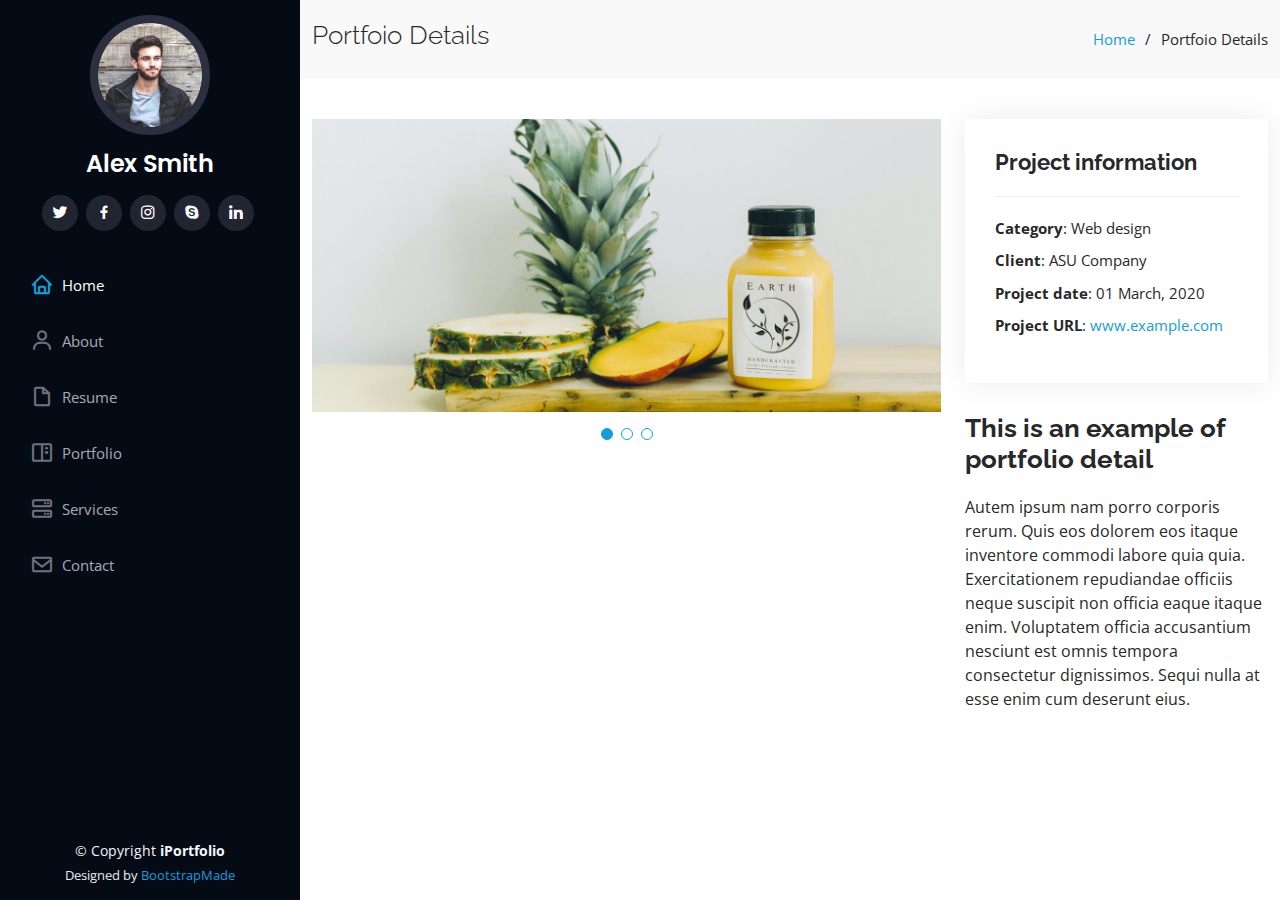
==== portfolio-details.html @ 31b0e50a "initial commit" ====
<!DOCTYPE html>
<html lang="en">

<head>
  <meta charset="utf-8">
  <meta content="width=device-width, initial-scale=1.0" name="viewport">

  <title>Portfolio Details - iPortfolio Bootstrap Template</title>
  <meta content="" name="description">
  <meta content="" name="keywords">

  <!-- Favicons -->
  <link href="assets/img/favicon.png" rel="icon">
  <link href="assets/img/apple-touch-icon.png" rel="apple-touch-icon">

  <!-- Google Fonts -->
  <link href="https://fonts.googleapis.com/css?family=Open+Sans:300,300i,400,400i,600,600i,700,700i|Raleway:300,300i,400,400i,500,500i,600,600i,700,700i|Poppins:300,300i,400,400i,500,500i,600,600i,700,700i" rel="stylesheet">

  <!-- Vendor CSS Files -->
  <link href="assets/vendor/aos/aos.css" rel="stylesheet">
  <link href="assets/vendor/bootstrap/css/bootstrap.min.css" rel="stylesheet">
  <link href="assets/vendor/bootstrap-icons/bootstrap-icons.css" rel="stylesheet">
  <link href="assets/vendor/boxicons/css/boxicons.min.css" rel="stylesheet">
  <link href="assets/vendor/glightbox/css/glightbox.min.css" rel="stylesheet">
  <link href="assets/vendor/swiper/swiper-bundle.min.css" rel="stylesheet">

  <!-- Template Main CSS File -->
  <link href="assets/css/style.css" rel="stylesheet">

  <!-- =======================================================
  * Template Name: iPortfolio
  * Updated: Mar 10 2023 with Bootstrap v5.2.3
  * Template URL: https://bootstrapmade.com/iportfolio-bootstrap-portfolio-websites-template/
  * Author: BootstrapMade.com
  * License: https://bootstrapmade.com/license/
  ======================================================== -->
</head>

<body>

  <!-- ======= Mobile nav toggle button ======= -->
  <i class="bi bi-list mobile-nav-toggle d-xl-none"></i>

  <!-- ======= Header ======= -->
  <header id="header">
    <div class="d-flex flex-column">

      <div class="profile">
        <img src="assets/img/profile-img.jpg" alt="" class="img-fluid rounded-circle">
        <h1 class="text-light"><a href="index.html">Alex Smith</a></h1>
        <div class="social-links mt-3 text-center">
          <a href="#" class="twitter"><i class="bx bxl-twitter"></i></a>
          <a href="#" class="facebook"><i class="bx bxl-facebook"></i></a>
          <a href="#" class="instagram"><i class="bx bxl-instagram"></i></a>
          <a href="#" class="google-plus"><i class="bx bxl-skype"></i></a>
          <a href="#" class="linkedin"><i class="bx bxl-linkedin"></i></a>
        </div>
      </div>

      <nav id="navbar" class="nav-menu navbar">
        <ul>
          <li><a href="#hero" class="nav-link scrollto active"><i class="bx bx-home"></i> <span>Home</span></a></li>
          <li><a href="#about" class="nav-link scrollto"><i class="bx bx-user"></i> <span>About</span></a></li>
          <li><a href="#resume" class="nav-link scrollto"><i class="bx bx-file-blank"></i> <span>Resume</span></a></li>
          <li><a href="#portfolio" class="nav-link scrollto"><i class="bx bx-book-content"></i> <span>Portfolio</span></a></li>
          <li><a href="#services" class="nav-link scrollto"><i class="bx bx-server"></i> <span>Services</span></a></li>
          <li><a href="#contact" class="nav-link scrollto"><i class="bx bx-envelope"></i> <span>Contact</span></a></li>
        </ul>
      </nav><!-- .nav-menu -->
    </div>
  </header><!-- End Header -->

  <main id="main">

    <!-- ======= Breadcrumbs ======= -->
    <section id="breadcrumbs" class="breadcrumbs">
      <div class="container">

        <div class="d-flex justify-content-between align-items-center">
          <h2>Portfoio Details</h2>
          <ol>
            <li><a href="index.html">Home</a></li>
            <li>Portfoio Details</li>
          </ol>
        </div>

      </div>
    </section><!-- End Breadcrumbs -->

    <!-- ======= Portfolio Details Section ======= -->
    <section id="portfolio-details" class="portfolio-details">
      <div class="container">

        <div class="row gy-4">

          <div class="col-lg-8">
            <div class="portfolio-details-slider swiper">
              <div class="swiper-wrapper align-items-center">

                <div class="swiper-slide">
                  <img src="assets/img/portfolio/portfolio-details-1.jpg" alt="">
                </div>

                <div class="swiper-slide">
                  <img src="assets/img/portfolio/portfolio-details-2.jpg" alt="">
                </div>

                <div class="swiper-slide">
                  <img src="assets/img/portfolio/portfolio-details-3.jpg" alt="">
                </div>

              </div>
              <div class="swiper-pagination"></div>
            </div>
          </div>

          <div class="col-lg-4">
            <div class="portfolio-info">
              <h3>Project information</h3>
              <ul>
                <li><strong>Category</strong>: Web design</li>
                <li><strong>Client</strong>: ASU Company</li>
                <li><strong>Project date</strong>: 01 March, 2020</li>
                <li><strong>Project URL</strong>: <a href="#">www.example.com</a></li>
              </ul>
            </div>
            <div class="portfolio-description">
              <h2>This is an example of portfolio detail</h2>
              <p>
                Autem ipsum nam porro corporis rerum. Quis eos dolorem eos itaque inventore commodi labore quia quia. Exercitationem repudiandae officiis neque suscipit non officia eaque itaque enim. Voluptatem officia accusantium nesciunt est omnis tempora consectetur dignissimos. Sequi nulla at esse enim cum deserunt eius.
              </p>
            </div>
          </div>

        </div>

      </div>
    </section><!-- End Portfolio Details Section -->

  </main><!-- End #main -->

  <!-- ======= Footer ======= -->
  <footer id="footer">
    <div class="container">
      <div class="copyright">
        &copy; Copyright <strong><span>iPortfolio</span></strong>
      </div>
      <div class="credits">
        <!-- All the links in the footer should remain intact. -->
        <!-- You can delete the links only if you purchased the pro version. -->
        <!-- Licensing information: https://bootstrapmade.com/license/ -->
        <!-- Purchase the pro version with working PHP/AJAX contact form: https://bootstrapmade.com/iportfolio-bootstrap-portfolio-websites-template/ -->
        Designed by <a href="https://bootstrapmade.com/">BootstrapMade</a>
      </div>
    </div>
  </footer><!-- End  Footer -->

  <a href="#" class="back-to-top d-flex align-items-center justify-content-center"><i class="bi bi-arrow-up-short"></i></a>

  <!-- Vendor JS Files -->
  <script src="assets/vendor/purecounter/purecounter_vanilla.js"></script>
  <script src="assets/vendor/aos/aos.js"></script>
  <script src="assets/vendor/bootstrap/js/bootstrap.bundle.min.js"></script>
  <script src="assets/vendor/glightbox/js/glightbox.min.js"></script>
  <script src="assets/vendor/isotope-layout/isotope.pkgd.min.js"></script>
  <script src="assets/vendor/swiper/swiper-bundle.min.js"></script>
  <script src="assets/vendor/typed.js/typed.min.js"></script>
  <script src="assets/vendor/waypoints/noframework.waypoints.js"></script>
  <script src="assets/vendor/php-email-form/validate.js"></script>

  <!-- Template Main JS File -->
  <script src="assets/js/main.js"></script>

</body>

</html>
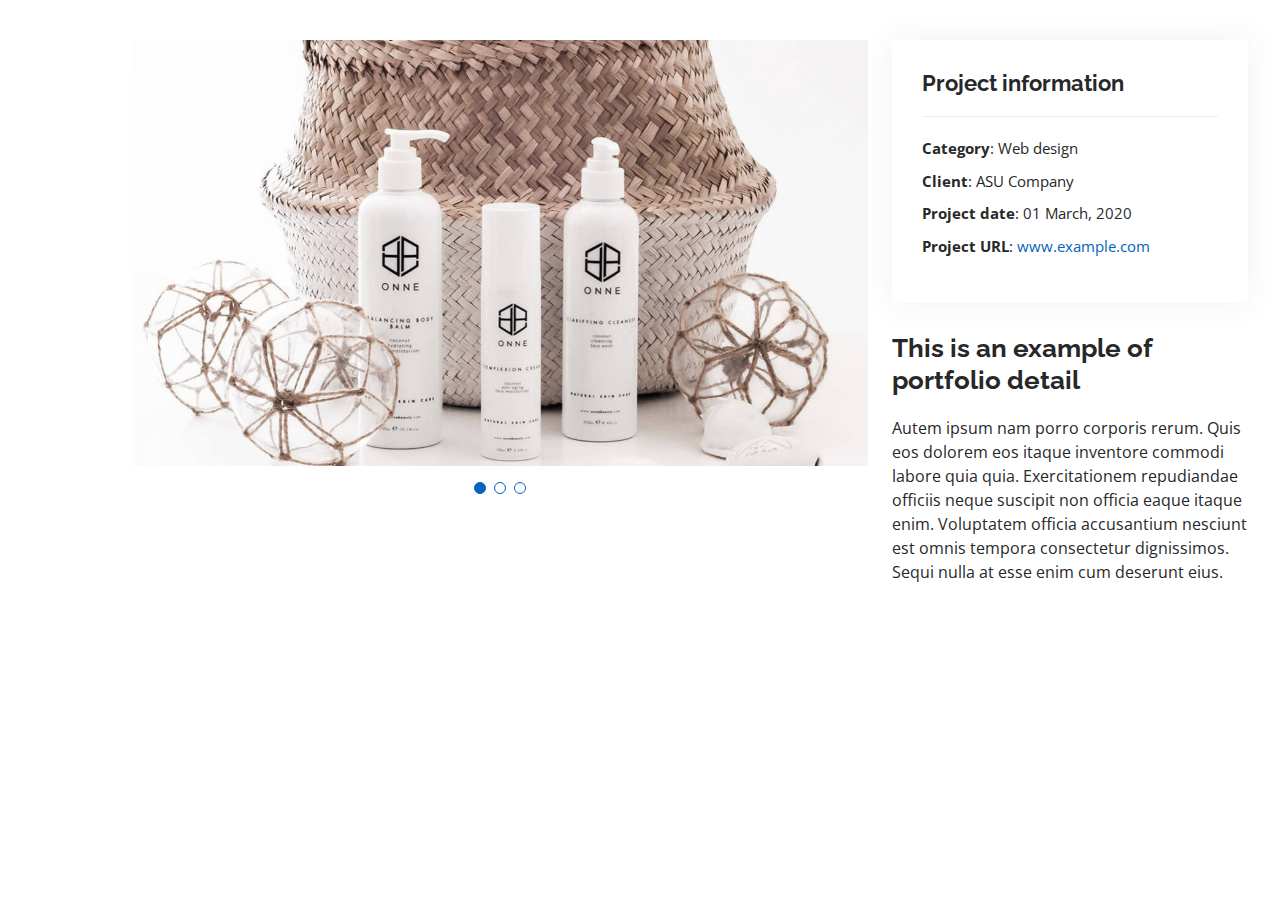
==== commit 29c5683d: "feat: Edit About Section" ====
--- a/portfolio-details.html
+++ b/portfolio-details.html
@@ -5,7 +5,7 @@
   <meta charset="utf-8">
   <meta content="width=device-width, initial-scale=1.0" name="viewport">
 
-  <title>Portfolio Details - iPortfolio Bootstrap Template</title>
+  <title>Portfolio Details - Personal Bootstrap Template</title>
   <meta content="" name="description">
   <meta content="" name="keywords">
 
@@ -28,9 +28,9 @@
   <link href="assets/css/style.css" rel="stylesheet">
 
   <!-- =======================================================
-  * Template Name: iPortfolio
+  * Template Name: MyResume
   * Updated: Mar 10 2023 with Bootstrap v5.2.3
-  * Template URL: https://bootstrapmade.com/iportfolio-bootstrap-portfolio-websites-template/
+  * Template URL: https://bootstrapmade.com/free-html-bootstrap-template-my-resume/
   * Author: BootstrapMade.com
   * License: https://bootstrapmade.com/license/
   ======================================================== -->
@@ -38,54 +38,7 @@
 
 <body>
 
-  <!-- ======= Mobile nav toggle button ======= -->
-  <i class="bi bi-list mobile-nav-toggle d-xl-none"></i>
-
-  <!-- ======= Header ======= -->
-  <header id="header">
-    <div class="d-flex flex-column">
-
-      <div class="profile">
-        <img src="assets/img/profile-img.jpg" alt="" class="img-fluid rounded-circle">
-        <h1 class="text-light"><a href="index.html">Alex Smith</a></h1>
-        <div class="social-links mt-3 text-center">
-          <a href="#" class="twitter"><i class="bx bxl-twitter"></i></a>
-          <a href="#" class="facebook"><i class="bx bxl-facebook"></i></a>
-          <a href="#" class="instagram"><i class="bx bxl-instagram"></i></a>
-          <a href="#" class="google-plus"><i class="bx bxl-skype"></i></a>
-          <a href="#" class="linkedin"><i class="bx bxl-linkedin"></i></a>
-        </div>
-      </div>
-
-      <nav id="navbar" class="nav-menu navbar">
-        <ul>
-          <li><a href="#hero" class="nav-link scrollto active"><i class="bx bx-home"></i> <span>Home</span></a></li>
-          <li><a href="#about" class="nav-link scrollto"><i class="bx bx-user"></i> <span>About</span></a></li>
-          <li><a href="#resume" class="nav-link scrollto"><i class="bx bx-file-blank"></i> <span>Resume</span></a></li>
-          <li><a href="#portfolio" class="nav-link scrollto"><i class="bx bx-book-content"></i> <span>Portfolio</span></a></li>
-          <li><a href="#services" class="nav-link scrollto"><i class="bx bx-server"></i> <span>Services</span></a></li>
-          <li><a href="#contact" class="nav-link scrollto"><i class="bx bx-envelope"></i> <span>Contact</span></a></li>
-        </ul>
-      </nav><!-- .nav-menu -->
-    </div>
-  </header><!-- End Header -->
-
   <main id="main">
-
-    <!-- ======= Breadcrumbs ======= -->
-    <section id="breadcrumbs" class="breadcrumbs">
-      <div class="container">
-
-        <div class="d-flex justify-content-between align-items-center">
-          <h2>Portfoio Details</h2>
-          <ol>
-            <li><a href="index.html">Home</a></li>
-            <li>Portfoio Details</li>
-          </ol>
-        </div>
-
-      </div>
-    </section><!-- End Breadcrumbs -->
 
     <!-- ======= Portfolio Details Section ======= -->
     <section id="portfolio-details" class="portfolio-details">
@@ -139,22 +92,7 @@
 
   </main><!-- End #main -->
 
-  <!-- ======= Footer ======= -->
-  <footer id="footer">
-    <div class="container">
-      <div class="copyright">
-        &copy; Copyright <strong><span>iPortfolio</span></strong>
-      </div>
-      <div class="credits">
-        <!-- All the links in the footer should remain intact. -->
-        <!-- You can delete the links only if you purchased the pro version. -->
-        <!-- Licensing information: https://bootstrapmade.com/license/ -->
-        <!-- Purchase the pro version with working PHP/AJAX contact form: https://bootstrapmade.com/iportfolio-bootstrap-portfolio-websites-template/ -->
-        Designed by <a href="https://bootstrapmade.com/">BootstrapMade</a>
-      </div>
-    </div>
-  </footer><!-- End  Footer -->
-
+  <div id="preloader"></div>
   <a href="#" class="back-to-top d-flex align-items-center justify-content-center"><i class="bi bi-arrow-up-short"></i></a>
 
   <!-- Vendor JS Files -->
--- a/assets/css/style.css
+++ b/assets/css/style.css
@@ -1,7 +1,7 @@
 /**
-* Template Name: iPortfolio
+* Template Name: MyResume
 * Updated: Mar 10 2023 with Bootstrap v5.2.3
-* Template URL: https://bootstrapmade.com/iportfolio-bootstrap-portfolio-websites-template/
+* Template URL: https://bootstrapmade.com/free-html-bootstrap-template-my-resume/
 * Author: BootstrapMade.com
 * License: https://bootstrapmade.com/license/
 */
@@ -15,12 +15,12 @@
 }
 
 a {
-  color: #149ddd;
+  color: #0563bb;
   text-decoration: none;
 }
 
 a:hover {
-  color: #37b3ed;
+  color: #067ded;
   text-decoration: none;
 }
 
@@ -43,7 +43,7 @@
   right: 15px;
   bottom: 15px;
   z-index: 996;
-  background: #149ddd;
+  background: #0563bb;
   width: 40px;
   height: 40px;
   border-radius: 50px;
@@ -57,13 +57,60 @@
 }
 
 .back-to-top:hover {
-  background: #2eafec;
+  background: #0678e3;
   color: #fff;
 }
 
 .back-to-top.active {
   visibility: visible;
   opacity: 1;
+}
+
+/*--------------------------------------------------------------
+# Preloader
+--------------------------------------------------------------*/
+#preloader {
+  position: fixed;
+  top: 0;
+  left: 0;
+  right: 0;
+  bottom: 0;
+  z-index: 9999;
+  overflow: hidden;
+  background: #fff;
+}
+
+#preloader:before {
+  content: "";
+  position: fixed;
+  top: calc(50% - 30px);
+  left: calc(50% - 30px);
+  border: 6px solid #0563bb;
+  border-top-color: #fff;
+  border-bottom-color: #fff;
+  border-radius: 50%;
+  width: 60px;
+  height: 60px;
+  animation: animate-preloader 1s linear infinite;
+}
+
+@keyframes animate-preloader {
+  0% {
+    transform: rotate(0deg);
+  }
+
+  100% {
+    transform: rotate(360deg);
+  }
+}
+
+/*--------------------------------------------------------------
+# Disable aos animation delay on mobile devices
+--------------------------------------------------------------*/
+@media screen and (max-width: 768px) {
+  [data-aos-delay] {
+    transition-delay: 0 !important;
+  }
 }
 
 /*--------------------------------------------------------------
@@ -74,79 +121,36 @@
   top: 0;
   left: 0;
   bottom: 0;
-  width: 300px;
-  transition: all ease-in-out 0.5s;
   z-index: 9997;
   transition: all 0.5s;
-  padding: 0 15px;
-  background: #040b14;
+  padding: 15px;
   overflow-y: auto;
 }
 
-#header .profile img {
-  margin: 15px auto;
+@media (max-width: 991px) {
+  #header {
+    width: 300px;
+    background: #fff;
+    border-right: 1px solid #e6e9ec;
+    left: -300px;
+  }
+}
+
+@media (min-width: 991px) {
+  #main {
+    margin-left: 100px;
+  }
+}
+
+/*--------------------------------------------------------------
+# Navigation Menu
+--------------------------------------------------------------*/
+/**
+* Desktop Navigation 
+*/
+.nav-menu {
+  padding: 0;
   display: block;
-  width: 120px;
-  border: 8px solid #2c2f3f;
-}
-
-#header .profile h1 {
-  font-size: 24px;
-  margin: 0;
-  padding: 0;
-  font-weight: 600;
-  -moz-text-align-last: center;
-  text-align-last: center;
-  font-family: "Poppins", sans-serif;
-}
-
-#header .profile h1 a,
-#header .profile h1 a:hover {
-  color: #fff;
-  text-decoration: none;
-}
-
-#header .profile .social-links a {
-  font-size: 18px;
-  display: inline-block;
-  background: #212431;
-  color: #fff;
-  line-height: 1;
-  padding: 8px 0;
-  margin-right: 4px;
-  border-radius: 50%;
-  text-align: center;
-  width: 36px;
-  height: 36px;
-  transition: 0.3s;
-}
-
-#header .profile .social-links a:hover {
-  background: #149ddd;
-  color: #fff;
-  text-decoration: none;
-}
-
-#main {
-  margin-left: 300px;
-}
-
-@media (max-width: 1199px) {
-  #header {
-    left: -300px;
-  }
-
-  #main {
-    margin-left: 0;
-  }
-}
-
-/*--------------------------------------------------------------
-# Navigation Menu
---------------------------------------------------------------*/
-/* Desktop Navigation */
-.nav-menu {
-  padding: 30px 0 0 0;
 }
 
 .nav-menu * {
@@ -164,55 +168,91 @@
 .nav-menu a:focus {
   display: flex;
   align-items: center;
-  color: #a8a9b4;
-  padding: 12px 15px;
+  color: #45505b;
+  padding: 10px 18px;
   margin-bottom: 8px;
   transition: 0.3s;
   font-size: 15px;
+  border-radius: 50px;
+  background: #f2f3f5;
+  height: 56px;
+  width: 100%;
+  overflow: hidden;
+  transition: 0.3s;
 }
 
 .nav-menu a i,
 .nav-menu a:focus i {
-  font-size: 24px;
-  padding-right: 8px;
-  color: #6f7180;
+  font-size: 20px;
+}
+
+.nav-menu a span,
+.nav-menu a:focus span {
+  padding: 0 5px 0 7px;
+  color: #45505b;
+}
+
+@media (min-width: 992px) {
+
+  .nav-menu a,
+  .nav-menu a:focus {
+    width: 56px;
+  }
+
+  .nav-menu a span,
+  .nav-menu a:focus span {
+    display: none;
+    color: #fff;
+  }
 }
 
 .nav-menu a:hover,
 .nav-menu .active,
 .nav-menu .active:focus,
 .nav-menu li:hover>a {
-  text-decoration: none;
-  color: #fff;
-}
-
-.nav-menu a:hover i,
-.nav-menu .active i,
-.nav-menu .active:focus i,
-.nav-menu li:hover>a i {
-  color: #149ddd;
-}
-
-/* Mobile Navigation */
+  color: #fff;
+  background: #0563bb;
+}
+
+.nav-menu a:hover span,
+.nav-menu .active span,
+.nav-menu .active:focus span,
+.nav-menu li:hover>a span {
+  color: #fff;
+}
+
+.nav-menu a:hover,
+.nav-menu li:hover>a {
+  width: 100%;
+  color: #fff;
+}
+
+.nav-menu a:hover span,
+.nav-menu li:hover>a span {
+  display: block;
+}
+
+/**
+* Mobile Navigation 
+*/
 .mobile-nav-toggle {
   position: fixed;
-  right: 15px;
-  top: 15px;
+  right: 10px;
+  top: 10px;
   z-index: 9998;
   border: 0;
-  font-size: 24px;
+  background: none;
+  font-size: 28px;
   transition: all 0.4s;
   outline: none !important;
-  background-color: #149ddd;
-  color: #fff;
-  width: 40px;
-  height: 40px;
-  display: inline-flex;
-  align-items: center;
-  justify-content: center;
   line-height: 0;
+  cursor: pointer;
   border-radius: 50px;
-  cursor: pointer;
+  padding: 5px;
+}
+
+.mobile-nav-toggle i {
+  color: #45505b;
 }
 
 .mobile-nav-active {
@@ -221,6 +261,11 @@
 
 .mobile-nav-active #header {
   left: 0;
+}
+
+.mobile-nav-active .mobile-nav-toggle {
+  color: #fff;
+  background-color: #0563bb;
 }
 
 /*--------------------------------------------------------------
@@ -229,65 +274,78 @@
 #hero {
   width: 100%;
   height: 100vh;
-  background: url("../img/hero-bg.jpg") top center;
+  background: url("../img/hero-bg.jpg") top right no-repeat;
   background-size: cover;
+  position: relative;
+}
+
+@media (min-width: 992px) {
+  #hero {
+    padding-left: 160px;
+  }
 }
 
 #hero:before {
   content: "";
-  background: rgba(5, 13, 24, 0.3);
+  background: rgba(255, 255, 255, 0.8);
   position: absolute;
   bottom: 0;
   top: 0;
   left: 0;
   right: 0;
-  z-index: 1;
-}
-
-#hero .hero-container {
-  position: relative;
-  z-index: 2;
-  min-width: 300px;
 }
 
 #hero h1 {
-  margin: 0 0 10px 0;
+  margin: 0;
   font-size: 64px;
   font-weight: 700;
   line-height: 56px;
-  color: #fff;
+  color: #45505b;
 }
 
 #hero p {
-  color: #fff;
-  margin-bottom: 50px;
+  color: #45505b;
+  margin: 15px 0 0 0;
   font-size: 26px;
   font-family: "Poppins", sans-serif;
 }
 
 #hero p span {
-  color: #fff;
-  padding-bottom: 4px;
+  color: #0563bb;
   letter-spacing: 1px;
-  border-bottom: 3px solid #149ddd;
-}
-
-@media (min-width: 1024px) {
+}
+
+#hero .social-links {
+  margin-top: 30px;
+}
+
+#hero .social-links a {
+  font-size: 24px;
+  display: inline-block;
+  color: #45505b;
+  line-height: 1;
+  margin-right: 20px;
+  transition: 0.3s;
+}
+
+#hero .social-links a:hover {
+  color: #0563bb;
+}
+
+@media (max-width: 992px) {
   #hero {
-    background-attachment: fixed;
-  }
-}
-
-@media (max-width: 768px) {
+    text-align: center;
+  }
+
   #hero h1 {
-    font-size: 28px;
+    font-size: 32px;
     line-height: 36px;
   }
 
-  #hero h2 {
-    font-size: 18px;
+  #hero p {
+    margin-top: 10px;
+    font-size: 20px;
     line-height: 24px;
-    margin-bottom: 30px;
   }
 }
 
@@ -299,32 +357,41 @@
   overflow: hidden;
 }
 
-.section-bg {
-  background: #f5f8fd;
-}
-
 .section-title {
+  text-align: center;
   padding-bottom: 30px;
 }
 
 .section-title h2 {
   font-size: 32px;
   font-weight: bold;
+  text-transform: uppercase;
   margin-bottom: 20px;
   padding-bottom: 20px;
   position: relative;
-  color: #173b6c;
+  color: #45505b;
+}
+
+.section-title h2::before {
+  content: "";
+  position: absolute;
+  display: block;
+  width: 120px;
+  height: 1px;
+  background: #ddd;
+  bottom: 1px;
+  left: calc(50% - 60px);
 }
 
 .section-title h2::after {
   content: "";
   position: absolute;
   display: block;
-  width: 50px;
+  width: 40px;
   height: 3px;
-  background: #149ddd;
+  background: #0563bb;
   bottom: 0;
-  left: 0;
+  left: calc(50% - 20px);
 }
 
 .section-title p {
@@ -337,7 +404,7 @@
 .about .content h3 {
   font-weight: 700;
   font-size: 26px;
-  color: #173b6c;
+  color: #728394;
 }
 
 .about .content ul {
@@ -358,7 +425,7 @@
 .about .content ul i {
   font-size: 16px;
   margin-right: 5px;
-  color: #149ddd;
+  color: #0563bb;
   line-height: 0;
 }
 
@@ -369,52 +436,43 @@
 /*--------------------------------------------------------------
 # Facts
 --------------------------------------------------------------*/
-.facts {
-  padding-bottom: 30px;
-}
-
 .facts .count-box {
-  padding: 30px;
+  padding: 30px 30px 25px 30px;
+  margin-top: 30px;
   width: 100%;
+  position: relative;
+  text-align: center;
+  background: #fff;
 }
 
 .facts .count-box i {
+  position: absolute;
+  top: -25px;
+  left: 50%;
+  transform: translateX(-50%);
+  font-size: 24px;
+  background: #0563bb;
+  color: #fff;
+  border-radius: 50px;
+  display: inline-flex;
+  align-items: center;
+  justify-content: center;
+  width: 48px;
+  height: 48px;
+}
+
+.facts .count-box span {
+  font-size: 36px;
   display: block;
-  font-size: 44px;
-  color: #149ddd;
-  float: left;
-  line-height: 0;
-}
-
-.facts .count-box span {
-  font-size: 48px;
-  line-height: 40px;
-  display: block;
-  font-weight: 700;
-  color: #050d18;
-  margin-left: 60px;
+  font-weight: 600;
+  color: #011426;
 }
 
 .facts .count-box p {
-  padding: 15px 0 0 0;
-  margin: 0 0 0 60px;
+  padding: 0;
+  margin: 0;
   font-family: "Raleway", sans-serif;
   font-size: 14px;
-  color: #122f57;
-}
-
-.facts .count-box a {
-  font-weight: 600;
-  display: block;
-  margin-top: 20px;
-  color: #122f57;
-  font-size: 15px;
-  font-family: "Poppins", sans-serif;
-  transition: ease-in-out 0.3s;
-}
-
-.facts .count-box a:hover {
-  color: #1f5297;
 }
 
 /*--------------------------------------------------------------
@@ -428,13 +486,13 @@
 }
 
 .skills .progress .skill {
-  padding: 0;
-  margin: 0 0 6px 0;
+  padding: 10px 0;
+  margin: 0;
   text-transform: uppercase;
   display: block;
   font-weight: 600;
   font-family: "Poppins", sans-serif;
-  color: #050d18;
+  color: #45505b;
 }
 
 .skills .progress .skill .val {
@@ -443,15 +501,14 @@
 }
 
 .skills .progress-bar-wrap {
-  background: #dce8f8;
-  height: 10px;
+  background: #f2f3f5;
 }
 
 .skills .progress-bar {
   width: 1px;
   height: 10px;
   transition: 0.9s;
-  background-color: #149ddd;
+  background-color: #0563bb;
 }
 
 /*--------------------------------------------------------------
@@ -462,13 +519,13 @@
   font-weight: 700;
   margin-top: 20px;
   margin-bottom: 20px;
-  color: #050d18;
+  color: #45505b;
 }
 
 .resume .resume-item {
   padding: 0 0 20px 20px;
   margin-top: -2px;
-  border-left: 2px solid #1f5297;
+  border-left: 2px solid #0563bb;
   position: relative;
 }
 
@@ -478,13 +535,13 @@
   font-weight: 600;
   text-transform: uppercase;
   font-family: "Poppins", sans-serif;
-  color: #050d18;
+  color: #0563bb;
   margin-bottom: 10px;
 }
 
 .resume .resume-item h5 {
   font-size: 16px;
-  background: #e4edf9;
+  background: #f7f8f9;
   padding: 5px 15px;
   display: inline-block;
   font-weight: 600;
@@ -512,7 +569,7 @@
   left: -9px;
   top: 0;
   background: #fff;
-  border: 2px solid #1f5297;
+  border: 2px solid #0563bb;
 }
 
 /*--------------------------------------------------------------
@@ -524,7 +581,7 @@
 
 .portfolio #portfolio-flters {
   padding: 0;
-  margin: 0 auto 35px auto;
+  margin: 0 auto 25px auto;
   list-style: none;
   text-align: center;
   background: #fff;
@@ -535,7 +592,7 @@
 .portfolio #portfolio-flters li {
   cursor: pointer;
   display: inline-block;
-  padding: 10px 15px 8px 15px;
+  padding: 10px 15px;
   font-size: 14px;
   font-weight: 600;
   line-height: 1;
@@ -547,7 +604,7 @@
 
 .portfolio #portfolio-flters li:hover,
 .portfolio #portfolio-flters li.filter-active {
-  color: #149ddd;
+  color: #0563bb;
 }
 
 .portfolio #portfolio-flters li:last-child {
@@ -559,48 +616,95 @@
   position: relative;
   overflow: hidden;
   z-index: 1;
+  background: rgba(69, 80, 91, 0.8);
 }
 
 .portfolio .portfolio-wrap::before {
   content: "";
-  background: rgba(255, 255, 255, 0.5);
+  background: rgba(255, 255, 255, 0.7);
   position: absolute;
-  left: 0;
-  right: 0;
-  top: 0;
-  bottom: 0;
+  left: 30px;
+  right: 30px;
+  top: 30px;
+  bottom: 30px;
   transition: all ease-in-out 0.3s;
   z-index: 2;
   opacity: 0;
 }
 
-.portfolio .portfolio-wrap .portfolio-links {
-  opacity: 1;
+.portfolio .portfolio-wrap .portfolio-info {
+  opacity: 0;
+  position: absolute;
+  top: 0;
   left: 0;
   right: 0;
-  bottom: -60px;
+  bottom: 0;
+  text-align: center;
   z-index: 3;
-  position: absolute;
   transition: all ease-in-out 0.3s;
   display: flex;
+  flex-direction: column;
   justify-content: center;
+  align-items: center;
+}
+
+.portfolio .portfolio-wrap .portfolio-info::before {
+  display: block;
+  content: "";
+  width: 48px;
+  height: 48px;
+  position: absolute;
+  top: 35px;
+  left: 35px;
+  border-top: 3px solid #d7dce1;
+  border-left: 3px solid #d7dce1;
+  transition: all 0.5s ease 0s;
+  z-index: 9994;
+}
+
+.portfolio .portfolio-wrap .portfolio-info::after {
+  display: block;
+  content: "";
+  width: 48px;
+  height: 48px;
+  position: absolute;
+  bottom: 35px;
+  right: 35px;
+  border-bottom: 3px solid #d7dce1;
+  border-right: 3px solid #d7dce1;
+  transition: all 0.5s ease 0s;
+  z-index: 9994;
+}
+
+.portfolio .portfolio-wrap .portfolio-info h4 {
+  font-size: 20px;
+  color: #45505b;
+  font-weight: 600;
+}
+
+.portfolio .portfolio-wrap .portfolio-info p {
+  color: #45505b;
+  font-size: 14px;
+  text-transform: uppercase;
+  padding: 0;
+  margin: 0;
+}
+
+.portfolio .portfolio-wrap .portfolio-links {
+  text-align: center;
+  z-index: 4;
 }
 
 .portfolio .portfolio-wrap .portfolio-links a {
-  color: #fff;
+  color: #45505b;
+  margin: 0 2px;
   font-size: 28px;
-  text-align: center;
-  background: rgba(20, 157, 221, 0.75);
+  display: inline-block;
   transition: 0.3s;
-  width: 50%;
 }
 
 .portfolio .portfolio-wrap .portfolio-links a:hover {
-  background: rgba(20, 157, 221, 0.95);
-}
-
-.portfolio .portfolio-wrap .portfolio-links a+a {
-  border-left: 1px solid #37b3ed;
+  color: #148af9;
 }
 
 .portfolio .portfolio-wrap:hover::before {
@@ -611,9 +715,18 @@
   opacity: 1;
 }
 
-.portfolio .portfolio-wrap:hover .portfolio-links {
+.portfolio .portfolio-wrap:hover .portfolio-info {
   opacity: 1;
-  bottom: 0;
+}
+
+.portfolio .portfolio-wrap:hover .portfolio-info::before {
+  top: 15px;
+  left: 15px;
+}
+
+.portfolio .portfolio-wrap:hover .portfolio-info::after {
+  bottom: 15px;
+  right: 15px;
 }
 
 /*--------------------------------------------------------------
@@ -637,16 +750,16 @@
   height: 12px;
   background-color: #fff;
   opacity: 1;
-  border: 1px solid #149ddd;
+  border: 1px solid #0563bb;
 }
 
 .portfolio-details .portfolio-details-slider .swiper-pagination .swiper-pagination-bullet-active {
-  background-color: #149ddd;
+  background-color: #0563bb;
 }
 
 .portfolio-details .portfolio-info {
   padding: 30px;
-  box-shadow: 0px 0 30px rgba(5, 13, 24, 0.08);
+  box-shadow: 0px 0 30px rgba(69, 80, 91, 0.08);
 }
 
 .portfolio-details .portfolio-info h3 {
@@ -685,79 +798,160 @@
 # Services
 --------------------------------------------------------------*/
 .services .icon-box {
-  margin-bottom: 20px;
-}
-
-.services .icon {
-  float: left;
+  text-align: center;
+  padding: 70px 20px 80px 20px;
+  transition: all ease-in-out 0.3s;
+  background: #fff;
+  box-shadow: 0px 5px 90px 0px rgba(110, 123, 131, 0.05);
+}
+
+.services .icon-box .icon {
+  margin: 0 auto;
+  width: 100px;
+  height: 100px;
   display: flex;
   align-items: center;
   justify-content: center;
-  width: 54px;
-  height: 54px;
-  background: #149ddd;
-  border-radius: 50%;
+  transition: ease-in-out 0.3s;
+  position: relative;
+}
+
+.services .icon-box .icon i {
+  font-size: 36px;
   transition: 0.5s;
-  border: 1px solid #149ddd;
-}
-
-.services .icon i {
-  color: #fff;
-  font-size: 24px;
-  line-height: 0;
-}
-
-.services .icon-box:hover .icon {
-  background: #fff;
-}
-
-.services .icon-box:hover .icon i {
-  color: #149ddd;
-}
-
-.services .title {
-  margin-left: 80px;
-  font-weight: 700;
-  margin-bottom: 15px;
-  font-size: 18px;
-}
-
-.services .title a {
-  color: #343a40;
-}
-
-.services .title a:hover {
-  color: #149ddd;
-}
-
-.services .description {
-  margin-left: 80px;
+  position: relative;
+}
+
+.services .icon-box .icon svg {
+  position: absolute;
+  top: 0;
+  left: 0;
+}
+
+.services .icon-box .icon svg path {
+  transition: 0.5s;
+  fill: #f5f5f5;
+}
+
+.services .icon-box h4 {
+  font-weight: 600;
+  margin: 10px 0 15px 0;
+  font-size: 22px;
+}
+
+.services .icon-box h4 a {
+  color: #45505b;
+  transition: ease-in-out 0.3s;
+}
+
+.services .icon-box p {
   line-height: 24px;
   font-size: 14px;
+  margin-bottom: 0;
+}
+
+.services .icon-box:hover {
+  border-color: #fff;
+  box-shadow: 0px 0 35px 0 rgba(0, 0, 0, 0.08);
+}
+
+.services .iconbox-blue i {
+  color: #47aeff;
+}
+
+.services .iconbox-blue:hover .icon i {
+  color: #fff;
+}
+
+.services .iconbox-blue:hover .icon path {
+  fill: #47aeff;
+}
+
+.services .iconbox-orange i {
+  color: #ffa76e;
+}
+
+.services .iconbox-orange:hover .icon i {
+  color: #fff;
+}
+
+.services .iconbox-orange:hover .icon path {
+  fill: #ffa76e;
+}
+
+.services .iconbox-pink i {
+  color: #e80368;
+}
+
+.services .iconbox-pink:hover .icon i {
+  color: #fff;
+}
+
+.services .iconbox-pink:hover .icon path {
+  fill: #e80368;
+}
+
+.services .iconbox-yellow i {
+  color: #ffbb2c;
+}
+
+.services .iconbox-yellow:hover .icon i {
+  color: #fff;
+}
+
+.services .iconbox-yellow:hover .icon path {
+  fill: #ffbb2c;
+}
+
+.services .iconbox-red i {
+  color: #ff5828;
+}
+
+.services .iconbox-red:hover .icon i {
+  color: #fff;
+}
+
+.services .iconbox-red:hover .icon path {
+  fill: #ff5828;
+}
+
+.services .iconbox-teal i {
+  color: #11dbcf;
+}
+
+.services .iconbox-teal:hover .icon i {
+  color: #fff;
+}
+
+.services .iconbox-teal:hover .icon path {
+  fill: #11dbcf;
 }
 
 /*--------------------------------------------------------------
 # Testimonials
 --------------------------------------------------------------*/
+.testimonials .section-header {
+  margin-bottom: 40px;
+}
+
 .testimonials .testimonials-carousel,
 .testimonials .testimonials-slider {
   overflow: hidden;
 }
 
 .testimonials .testimonial-item {
-  box-sizing: content-box;
   text-align: center;
-  min-height: 320px;
 }
 
 .testimonials .testimonial-item .testimonial-img {
-  width: 90px;
+  width: 120px;
   border-radius: 50%;
+  border: 4px solid #fff;
   margin: 0 auto;
 }
 
 .testimonials .testimonial-item h3 {
-  font-size: 18px;
+  font-size: 20px;
   font-weight: bold;
   margin: 10px 0 5px 0;
   color: #111;
@@ -766,12 +960,12 @@
 .testimonials .testimonial-item h4 {
   font-size: 14px;
   color: #999;
-  margin: 0;
+  margin: 0 0 15px 0;
 }
 
 .testimonials .testimonial-item .quote-icon-left,
 .testimonials .testimonial-item .quote-icon-right {
-  color: #c3e8fa;
+  color: #90c8fc;
   font-size: 26px;
 }
 
@@ -790,25 +984,7 @@
 
 .testimonials .testimonial-item p {
   font-style: italic;
-  margin: 0 15px 15px 15px;
-  padding: 20px;
-  background: #fff;
-  position: relative;
-  margin-bottom: 35px;
-  border-radius: 6px;
-  box-shadow: 0px 2px 15px rgba(0, 0, 0, 0.1);
-}
-
-.testimonials .testimonial-item p::after {
-  content: "";
-  width: 0;
-  height: 0;
-  border-top: 20px solid #fff;
-  border-right: 20px solid transparent;
-  border-left: 20px solid transparent;
-  position: absolute;
-  bottom: -20px;
-  left: calc(50% - 20px);
+  margin: 0 auto 15px auto;
 }
 
 .testimonials .swiper-pagination {
@@ -821,34 +997,34 @@
   height: 12px;
   background-color: #fff;
   opacity: 1;
-  border: 1px solid #149ddd;
+  border: 1px solid #0563bb;
 }
 
 .testimonials .swiper-pagination .swiper-pagination-bullet-active {
-  background-color: #149ddd;
+  background-color: #0563bb;
+}
+
+@media (min-width: 992px) {
+  .testimonials .testimonial-item p {
+    width: 80%;
+  }
 }
 
 /*--------------------------------------------------------------
 # Contact
 --------------------------------------------------------------*/
-.contact {
-  padding-bottom: 130px;
-}
-
 .contact .info {
-  padding: 30px;
+  width: 100%;
   background: #fff;
-  width: 100%;
-  box-shadow: 0 0 24px 0 rgba(0, 0, 0, 0.12);
 }
 
 .contact .info i {
   font-size: 20px;
-  color: #149ddd;
+  color: #0563bb;
   float: left;
   width: 44px;
   height: 44px;
-  background: #dff3fc;
+  background: #eef7ff;
   display: flex;
   justify-content: center;
   align-items: center;
@@ -861,68 +1037,35 @@
   font-size: 22px;
   font-weight: 600;
   margin-bottom: 5px;
-  color: #050d18;
+  color: #45505b;
 }
 
 .contact .info p {
-  padding: 0 0 10px 60px;
-  margin-bottom: 20px;
+  padding: 0 0 0 60px;
+  margin-bottom: 0;
   font-size: 14px;
-  color: #173b6c;
-}
-
-.contact .info .email p {
-  padding-top: 5px;
-}
-
-.contact .info .social-links {
-  padding-left: 60px;
-}
-
-.contact .info .social-links a {
-  font-size: 18px;
-  display: inline-block;
-  background: #333;
-  color: #fff;
-  line-height: 1;
-  padding: 8px 0;
-  border-radius: 50%;
-  text-align: center;
-  width: 36px;
-  height: 36px;
-  transition: 0.3s;
-  margin-right: 10px;
-}
-
-.contact .info .social-links a:hover {
-  background: #149ddd;
-  color: #fff;
+  color: #728394;
+}
+
+.contact .info .email,
+.contact .info .phone {
+  margin-top: 40px;
 }
 
 .contact .info .email:hover i,
 .contact .info .address:hover i,
 .contact .info .phone:hover i {
-  background: #149ddd;
+  background: #0563bb;
   color: #fff;
 }
 
 .contact .php-email-form {
   width: 100%;
-  padding: 30px;
   background: #fff;
-  box-shadow: 0 0 24px 0 rgba(0, 0, 0, 0.12);
 }
 
 .contact .php-email-form .form-group {
   padding-bottom: 8px;
-}
-
-.contact .php-email-form .validate {
-  display: none;
-  color: red;
-  margin: 0 0 15px 0;
-  font-weight: 400;
-  font-size: 13px;
 }
 
 .contact .php-email-form .error-message {
@@ -966,17 +1109,9 @@
   animation: animate-loading 1s linear infinite;
 }
 
-.contact .php-email-form .form-group {
-  margin-bottom: 15px;
-}
-
-.contact .php-email-form label {
-  padding-bottom: 8px;
-}
-
 .contact .php-email-form input,
 .contact .php-email-form textarea {
-  border-radius: 0;
+  border-radius: 4px;
   box-shadow: none;
   font-size: 14px;
 }
@@ -986,20 +1121,20 @@
 }
 
 .contact .php-email-form textarea {
-  padding: 10px 15px;
+  padding: 10px 12px;
 }
 
 .contact .php-email-form button[type=submit] {
-  background: #149ddd;
+  background: #0563bb;
   border: 0;
-  padding: 10px 24px;
+  padding: 10px 35px;
   color: #fff;
   transition: 0.4s;
-  border-radius: 4px;
+  border-radius: 50px;
 }
 
 .contact .php-email-form button[type=submit]:hover {
-  background: #37b3ed;
+  background: #0678e3;
 }
 
 @keyframes animate-loading {
@@ -1013,82 +1148,61 @@
 }
 
 /*--------------------------------------------------------------
-# Breadcrumbs
---------------------------------------------------------------*/
-.breadcrumbs {
-  padding: 20px 0;
-  background: #f9f9f9;
-}
-
-.breadcrumbs h2 {
-  font-size: 26px;
-  font-weight: 300;
-}
-
-.breadcrumbs ol {
-  display: flex;
-  flex-wrap: wrap;
-  list-style: none;
+# Footer
+--------------------------------------------------------------*/
+#footer {
+  background: #f7f8f9;
+  color: #45505b;
+  font-size: 14px;
+  text-align: center;
+  padding: 30px 0;
+}
+
+#footer h3 {
+  font-size: 36px;
+  font-weight: 700;
+  position: relative;
+  font-family: "Poppins", sans-serif;
   padding: 0;
-  margin: 0;
-  font-size: 15px;
-}
-
-.breadcrumbs ol li+li {
-  padding-left: 10px;
-}
-
-.breadcrumbs ol li+li::before {
+  margin: 0 0 15px 0;
+}
+
+#footer p {
+  font-size: 15;
+  font-style: italic;
+  padding: 0;
+  margin: 0 0 40px 0;
+}
+
+#footer .social-links {
+  margin: 0 0 40px 0;
+}
+
+#footer .social-links a {
+  font-size: 18px;
   display: inline-block;
-  padding-right: 10px;
-  color: #0e2442;
-  content: "/";
-}
-
-@media (max-width: 768px) {
-  .breadcrumbs .d-flex {
-    display: block !important;
-  }
-
-  .breadcrumbs ol {
-    display: block;
-  }
-
-  .breadcrumbs ol li {
-    display: inline-block;
-  }
-}
-
-/*--------------------------------------------------------------
-# Footer
---------------------------------------------------------------*/
-#footer {
-  padding: 15px;
-  color: #f4f6fd;
-  font-size: 14px;
-  position: fixed;
-  left: 0;
-  bottom: 0;
-  width: 300px;
-  z-index: 9999;
-  background: #040b14;
+  background: #0563bb;
+  color: #fff;
+  line-height: 1;
+  padding: 8px 0;
+  margin-right: 4px;
+  border-radius: 50%;
+  text-align: center;
+  width: 36px;
+  height: 36px;
+  transition: 0.3s;
+}
+
+#footer .social-links a:hover {
+  background: #0678e3;
+  color: #fff;
+  text-decoration: none;
 }
 
 #footer .copyright {
-  text-align: center;
+  margin: 0 0 5px 0;
 }
 
 #footer .credits {
-  padding-top: 5px;
-  text-align: center;
   font-size: 13px;
-  color: #eaebf0;
-}
-
-@media (max-width: 1199px) {
-  #footer {
-    position: static;
-    width: auto;
-    padding-right: 20px 15px;
-  }
 }